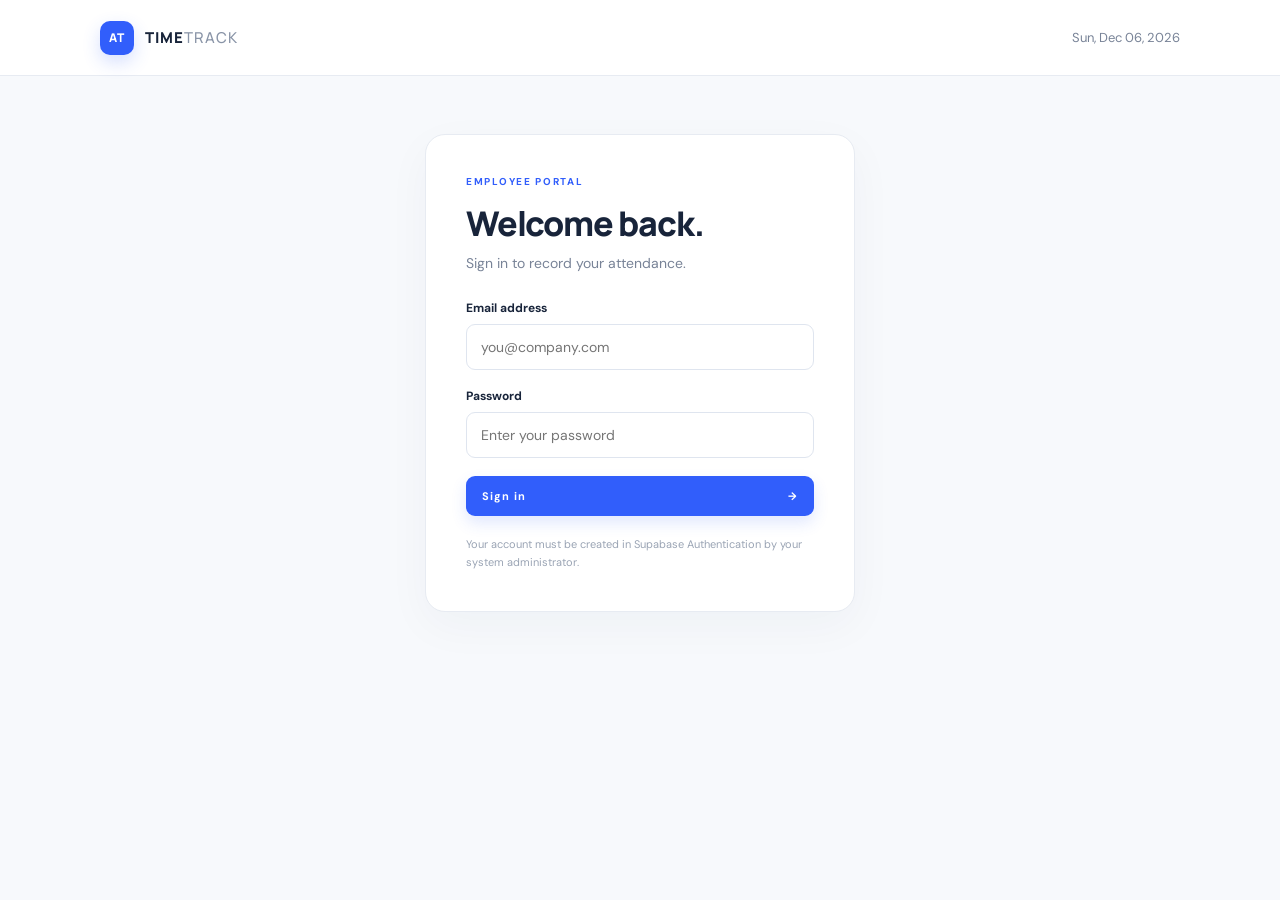
==== templates/index.html @ 7254ca93 "Add files via upload" ====
<!doctype html>
<html lang="en">
<head>
  <meta charset="utf-8"><meta name="viewport" content="width=device-width, initial-scale=1">
  <title>Employee Attendance</title><link rel="stylesheet" href="/static/style.css">
</head>
<body>
<header class="topbar"><a class="brand" href="/"><span class="brand-mark small">AT</span><span>TIME<span class="brand-light">TRACK</span></span></a><div class="top-right"><span id="live-date"></span><button id="logout" class="text-button hidden">Sign out</button></div></header>
<main class="shell">
  <section id="login-panel" class="login-card">
    <div class="eyebrow">EMPLOYEE PORTAL</div><h1>Welcome back.</h1><p class="muted">Sign in to record your attendance.</p>
    <form id="login-form"><label>Email address<input id="email" type="email" placeholder="you@company.com" required autocomplete="username"></label><label>Password<input id="password" type="password" placeholder="Enter your password" required autocomplete="current-password"></label><button class="primary full" type="submit">Sign in <span>→</span></button></form>
    <p id="login-error" class="error"></p><p class="hint">Your account must be created in Supabase Authentication by your system administrator.</p>
  </section>

  <section id="dashboard" class="hidden">
    <div class="welcome-row"><div><div class="eyebrow">EMPLOYEE ATTENDANCE</div><h1>Good day<span class="accent">.</span></h1><p class="muted">Hello, <strong id="employee-name">Employee</strong>. Ready to start?</p></div><div class="live-clock"><span class="live-dot"></span><span id="live-time">--:--:--</span><small>PHILIPPINE TIME</small></div></div>
    <div class="status-card"><div><span class="status-label">TODAY'S STATUS</span><h2 id="status-title">Not clocked in</h2><p id="status-desc">Record your time in when you start work.</p></div><span id="status-pill" class="pill neutral">NOT STARTED</span></div>
    <div class="action-grid">
      <article class="action-card"><div class="action-icon in-icon">↘</div><h3>Time In</h3><p>Record the time you begin your workday.</p><button id="clock-in" class="primary full">TIME IN <span>→</span></button></article>
      <article class="action-card"><div class="action-icon out-icon">↗</div><h3>Time Out</h3><p>Record the time you finish your workday.</p><button id="clock-out" class="secondary full">TIME OUT <span>→</span></button></article>
    </div>
    <div class="history-head"><div><div class="eyebrow">YOUR RECORDS</div><h2>Attendance history</h2></div><button id="refresh" class="refresh">↻ Refresh</button></div>
    <div class="table-wrap"><table><thead><tr><th>DATE</th><th>TIME IN</th><th>TIME OUT</th><th>STATUS</th></tr></thead><tbody id="history"><tr><td colspan="4" class="empty">Loading attendance records...</td></tr></tbody></table></div>
    <p class="footnote">Times are recorded by the server in Philippine time (Asia/Manila).</p>
  </section>
  <div id="toast" class="toast" role="status"></div>
</main>
<script src="/static/app.js"></script>
</body></html>
---- static/style.css ----
@import url('https://fonts.googleapis.com/css2?family=DM+Sans:wght@400;500;600;700&family=Manrope:wght@400;500;600;700;800&display=swap');
:root{--ink:#18243a;--muted:#788397;--blue:#315efb;--pale:#f4f7fc;--line:#e7ebf2;--green:#16865c}
*{box-sizing:border-box}body{margin:0;background:#f7f9fc;color:var(--ink);font-family:'DM Sans',sans-serif}.topbar{height:76px;background:#fff;border-bottom:1px solid var(--line);display:flex;align-items:center;justify-content:space-between;padding:0 max(calc((100% - 1080px)/2),28px)}.brand{display:flex;align-items:center;gap:11px;text-decoration:none;color:var(--ink);font:800 15px Manrope,sans-serif;letter-spacing:1px}.brand-light{font-weight:500;color:#8994a7}.brand-mark{width:48px;height:48px;border-radius:15px;background:var(--blue);color:#fff;display:grid;place-items:center;font:800 16px Manrope,sans-serif;box-shadow:0 7px 18px #315efb33}.brand-mark.small{width:34px;height:34px;border-radius:10px;font-size:12px}.top-right{display:flex;align-items:center;gap:24px;color:var(--muted);font-size:13px}.shell{max-width:1000px;margin:58px auto;padding:0 24px}.hidden{display:none!important}.login-card{max-width:430px;margin:45px auto;background:#fff;border:1px solid var(--line);border-radius:20px;padding:40px;box-shadow:0 14px 45px #1b2b4d0a}.eyebrow{font-size:10px;letter-spacing:1.7px;font-weight:700;color:var(--blue);margin-bottom:12px}h1,h2,h3,p{margin-top:0}h1{font:800 34px Manrope,sans-serif;letter-spacing:-1.2px;margin-bottom:8px}.muted{color:var(--muted);font-size:14px}.login-card form{margin-top:28px}label{display:block;font-size:12px;font-weight:700;margin-bottom:18px}input{width:100%;margin-top:8px;border:1px solid #dfe5ef;border-radius:9px;padding:13px 14px;font:14px 'DM Sans';outline:none}input:focus{border-color:var(--blue);box-shadow:0 0 0 3px #315efb17}.primary,.secondary{border:0;border-radius:9px;padding:13px 16px;font:700 11px 'DM Sans';letter-spacing:1px;cursor:pointer;display:flex;align-items:center;justify-content:space-between}.primary{background:var(--blue);color:#fff;box-shadow:0 7px 15px #315efb25}.primary:hover{background:#244ee7}.secondary{background:#eaf0ff;color:var(--blue)}.full{width:100%}.text-button,.refresh{border:0;background:none;color:var(--blue);font:600 12px 'DM Sans';cursor:pointer}.hint,.footnote{font-size:11px;color:#9aa4b4;line-height:1.6;margin:20px 0 0}.error{color:#c43b47;font-size:12px;margin-top:12px}.welcome-row{display:flex;justify-content:space-between;align-items:center;margin-bottom:30px}.welcome-row h1{font-size:38px}.accent{color:var(--blue)}.live-clock{background:#fff;border:1px solid var(--line);border-radius:13px;padding:13px 18px;min-width:160px;font:700 20px Manrope;text-align:center}.live-clock small{display:block;font:700 9px 'DM Sans';letter-spacing:1.5px;color:#9aa4b4;margin-top:4px}.live-dot{display:inline-block;width:7px;height:7px;border-radius:50%;background:#18a66c;margin:0 7px 3px 0}.status-card{background:#fff;border:1px solid var(--line);border-radius:14px;padding:22px 25px;display:flex;justify-content:space-between;align-items:center;margin-bottom:18px}.status-label{font-size:9px;letter-spacing:1.5px;font-weight:700;color:#8b96a8}.status-card h2{font:700 19px Manrope;margin:7px 0 3px}.status-card p{font-size:12px;color:var(--muted);margin:0}.pill{font-size:9px;letter-spacing:1px;font-weight:700;padding:8px 11px;border-radius:20px}.neutral{background:#f0f2f6;color:#7e899a}.active{background:#e5f7ef;color:#16865c}.done{background:#eaf0ff;color:#315efb}.action-grid{display:grid;grid-template-columns:1fr 1fr;gap:18px}.action-card{background:#fff;border:1px solid var(--line);border-radius:14px;padding:23px}.action-icon{width:36px;height:36px;border-radius:10px;display:grid;place-items:center;font-size:20px;margin-bottom:15px}.in-icon{background:#e8f7ef;color:#16865c}.out-icon{background:#edf1ff;color:#315efb}.action-card h3{font:700 16px Manrope;margin-bottom:5px}.action-card p{font-size:12px;color:var(--muted);margin-bottom:19px}.history-head{display:flex;align-items:end;justify-content:space-between;margin:38px 0 14px}.history-head h2{font:700 20px Manrope;margin:0}.table-wrap{background:#fff;border:1px solid var(--line);border-radius:13px;overflow:auto}table{width:100%;border-collapse:collapse;text-align:left;min-width:550px}th{font-size:9px;letter-spacing:1.2px;color:#9aa4b4;background:#fbfcfe;padding:15px 20px}td{font-size:12px;padding:16px 20px;border-top:1px solid #eef1f5;color:#4b5870}.empty{text-align:center;color:#9aa4b4}.record-status{font-size:9px;font-weight:700;letter-spacing:.7px;color:#16865c}.toast{position:fixed;bottom:25px;left:50%;transform:translate(-50%,20px);background:#19263c;color:white;padding:13px 20px;border-radius:10px;font-size:12px;opacity:0;transition:.2s;pointer-events:none;box-shadow:0 8px 25px #18243a25}.toast.show{opacity:1;transform:translate(-50%,0)}.setup{max-width:500px;margin:12vh auto;background:white;padding:40px;border:1px solid var(--line);border-radius:18px;line-height:1.7}.setup code{background:#f1f4fa;padding:3px 6px;border-radius:4px;font-size:12px}
@media(max-width:650px){.topbar{padding:0 18px}.shell{margin:35px auto;padding:0 16px}.welcome-row{align-items:flex-start;gap:15px;flex-direction:column}.live-clock{align-self:flex-start}.action-grid{grid-template-columns:1fr}.login-card{padding:28px 22px}.status-card{align-items:flex-start;gap:12px;flex-direction:column}}
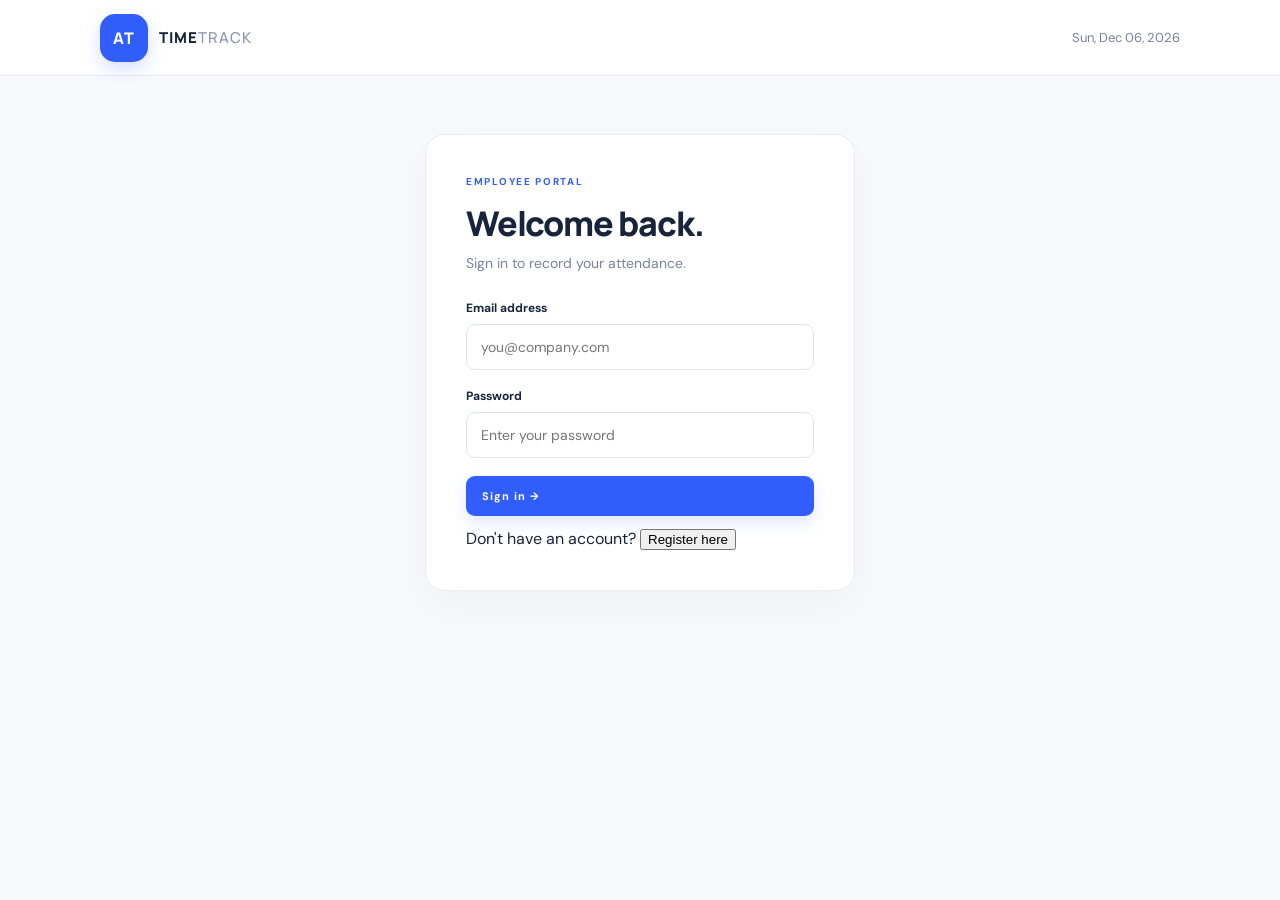
==== commit a90b019d: "Refactor HTML structure and formatting" ====
--- a/templates/index.html
+++ b/templates/index.html
@@ -1,30 +1,332 @@
-<!doctype html>
+
+<!DOCTYPE html>
 <html lang="en">
 <head>
-  <meta charset="utf-8"><meta name="viewport" content="width=device-width, initial-scale=1">
-  <title>Employee Attendance</title><link rel="stylesheet" href="/static/style.css">
+    <meta charset="UTF-8">
+    <meta name="viewport" content="width=device-width, initial-scale=1.0">
+
+    <title>Employee Attendance</title>
+
+    <link rel="stylesheet" href="/static/style.css">
 </head>
+
 <body>
-<header class="topbar"><a class="brand" href="/"><span class="brand-mark small">AT</span><span>TIME<span class="brand-light">TRACK</span></span></a><div class="top-right"><span id="live-date"></span><button id="logout" class="text-button hidden">Sign out</button></div></header>
+
+<header class="topbar">
+
+    <a class="brand" href="/">
+        <span class="brand-mark">AT</span>
+        <span>TIME<span class="brand-light">TRACK</span></span>
+    </a>
+
+    <div class="top-right">
+        <span id="live-date"></span>
+        <button id="logout" class="text-button hidden">
+            Sign out
+        </button>
+    </div>
+
+</header>
+
+
 <main class="shell">
-  <section id="login-panel" class="login-card">
-    <div class="eyebrow">EMPLOYEE PORTAL</div><h1>Welcome back.</h1><p class="muted">Sign in to record your attendance.</p>
-    <form id="login-form"><label>Email address<input id="email" type="email" placeholder="you@company.com" required autocomplete="username"></label><label>Password<input id="password" type="password" placeholder="Enter your password" required autocomplete="current-password"></label><button class="primary full" type="submit">Sign in <span>→</span></button></form>
-    <p id="login-error" class="error"></p><p class="hint">Your account must be created in Supabase Authentication by your system administrator.</p>
-  </section>
-
-  <section id="dashboard" class="hidden">
-    <div class="welcome-row"><div><div class="eyebrow">EMPLOYEE ATTENDANCE</div><h1>Good day<span class="accent">.</span></h1><p class="muted">Hello, <strong id="employee-name">Employee</strong>. Ready to start?</p></div><div class="live-clock"><span class="live-dot"></span><span id="live-time">--:--:--</span><small>PHILIPPINE TIME</small></div></div>
-    <div class="status-card"><div><span class="status-label">TODAY'S STATUS</span><h2 id="status-title">Not clocked in</h2><p id="status-desc">Record your time in when you start work.</p></div><span id="status-pill" class="pill neutral">NOT STARTED</span></div>
-    <div class="action-grid">
-      <article class="action-card"><div class="action-icon in-icon">↘</div><h3>Time In</h3><p>Record the time you begin your workday.</p><button id="clock-in" class="primary full">TIME IN <span>→</span></button></article>
-      <article class="action-card"><div class="action-icon out-icon">↗</div><h3>Time Out</h3><p>Record the time you finish your workday.</p><button id="clock-out" class="secondary full">TIME OUT <span>→</span></button></article>
-    </div>
-    <div class="history-head"><div><div class="eyebrow">YOUR RECORDS</div><h2>Attendance history</h2></div><button id="refresh" class="refresh">↻ Refresh</button></div>
-    <div class="table-wrap"><table><thead><tr><th>DATE</th><th>TIME IN</th><th>TIME OUT</th><th>STATUS</th></tr></thead><tbody id="history"><tr><td colspan="4" class="empty">Loading attendance records...</td></tr></tbody></table></div>
-    <p class="footnote">Times are recorded by the server in Philippine time (Asia/Manila).</p>
-  </section>
-  <div id="toast" class="toast" role="status"></div>
+
+    <!-- LOGIN -->
+
+    <section id="login-panel" class="login-card">
+
+        <div class="eyebrow">EMPLOYEE PORTAL</div>
+
+        <h1>Welcome back.</h1>
+
+        <p class="muted">
+            Sign in to record your attendance.
+        </p>
+
+        <form id="login-form">
+
+            <label>
+                Email address
+
+                <input
+                    id="email"
+                    type="email"
+                    placeholder="you@company.com"
+                    required
+                >
+            </label>
+
+            <label>
+                Password
+
+                <input
+                    id="password"
+                    type="password"
+                    placeholder="Enter your password"
+                    required
+                >
+            </label>
+
+            <button class="primary full" type="submit">
+                Sign in →
+            </button>
+
+        </form>
+
+        <p id="login-error" class="error"></p>
+
+        <div class="register-prompt">
+            Don't have an account?
+
+            <button
+                id="show-register"
+                class="inline-link"
+                type="button"
+            >
+                Register here
+            </button>
+        </div>
+
+    </section>
+
+
+    <!-- REGISTRATION -->
+
+    <section id="register-panel" class="login-card hidden">
+
+        <div class="eyebrow">NEW EMPLOYEE ACCOUNT</div>
+
+        <h1>Create account.</h1>
+
+        <p class="muted">
+            Register to access the employee attendance portal.
+        </p>
+
+        <form id="register-form">
+
+            <label>
+                Full name
+
+                <input
+                    id="register-name"
+                    type="text"
+                    placeholder="Juan Dela Cruz"
+                    maxlength="120"
+                    required
+                >
+            </label>
+
+            <label>
+                Employee ID
+
+                <input
+                    id="register-employee-id"
+                    type="text"
+                    placeholder="Enter employee ID"
+                    maxlength="60"
+                    required
+                >
+            </label>
+
+            <label>
+                Email address
+
+                <input
+                    id="register-email"
+                    type="email"
+                    placeholder="you@company.com"
+                    required
+                >
+            </label>
+
+            <label>
+                Password
+
+                <input
+                    id="register-password"
+                    type="password"
+                    placeholder="At least 8 characters"
+                    minlength="8"
+                    required
+                >
+            </label>
+
+            <label>
+                Confirm password
+
+                <input
+                    id="confirm-password"
+                    type="password"
+                    placeholder="Re-enter your password"
+                    minlength="8"
+                    required
+                >
+            </label>
+
+            <button
+                id="register-submit"
+                class="primary full"
+                type="submit"
+            >
+                Create account →
+            </button>
+
+        </form>
+
+        <p id="register-error" class="error"></p>
+
+        <div class="register-prompt">
+            Already have an account?
+
+            <button
+                id="show-login"
+                class="inline-link"
+                type="button"
+            >
+                Back to sign in
+            </button>
+        </div>
+
+    </section>
+
+
+    <!-- DASHBOARD -->
+
+    <section id="dashboard" class="hidden">
+
+        <div class="welcome-row">
+
+            <div>
+                <div class="eyebrow">EMPLOYEE ATTENDANCE</div>
+
+                <h1>
+                    Good day<span class="accent">.</span>
+                </h1>
+
+                <p class="muted">
+                    Hello,
+                    <strong id="employee-name">Employee</strong>.
+                    Ready to start?
+                </p>
+            </div>
+
+            <div class="live-clock">
+                <span id="live-time">--:--:--</span>
+                <small>PHILIPPINE TIME</small>
+            </div>
+
+        </div>
+
+
+        <div class="status-card">
+
+            <div>
+                <span class="status-label">TODAY'S STATUS</span>
+
+                <h2 id="status-title">
+                    Not clocked in
+                </h2>
+
+                <p id="status-desc">
+                    Record your time in when you start work.
+                </p>
+            </div>
+
+            <span id="status-pill" class="pill neutral">
+                NOT STARTED
+            </span>
+
+        </div>
+
+
+        <div class="action-grid">
+
+            <article class="action-card">
+
+                <h3>Time In</h3>
+
+                <p>
+                    Record the time you begin your workday.
+                </p>
+
+                <button
+                    id="clock-in"
+                    class="primary full"
+                    type="button"
+                >
+                    TIME IN →
+                </button>
+
+            </article>
+
+
+            <article class="action-card">
+
+                <h3>Time Out</h3>
+
+                <p>
+                    Record the time you finish your workday.
+                </p>
+
+                <button
+                    id="clock-out"
+                    class="secondary full"
+                    type="button"
+                >
+                    TIME OUT →
+                </button>
+
+            </article>
+
+        </div>
+
+
+        <div class="history-head">
+
+            <div>
+                <div class="eyebrow">YOUR RECORDS</div>
+                <h2>Attendance history</h2>
+            </div>
+
+            <button id="refresh" class="refresh" type="button">
+                ↻ Refresh
+            </button>
+
+        </div>
+
+
+        <div class="table-wrap">
+
+            <table>
+
+                <thead>
+                    <tr>
+                        <th>DATE</th>
+                        <th>TIME IN</th>
+                        <th>TIME OUT</th>
+                        <th>STATUS</th>
+                    </tr>
+                </thead>
+
+                <tbody id="history">
+                    <tr>
+                        <td colspan="4" class="empty">
+                            Loading attendance records...
+                        </td>
+                    </tr>
+                </tbody>
+
+            </table>
+
+        </div>
+
+    </section>
+
+    <div id="toast" class="toast"></div>
+
 </main>
+
 <script src="/static/app.js"></script>
-</body></html>
+
+</body>
+</html>
